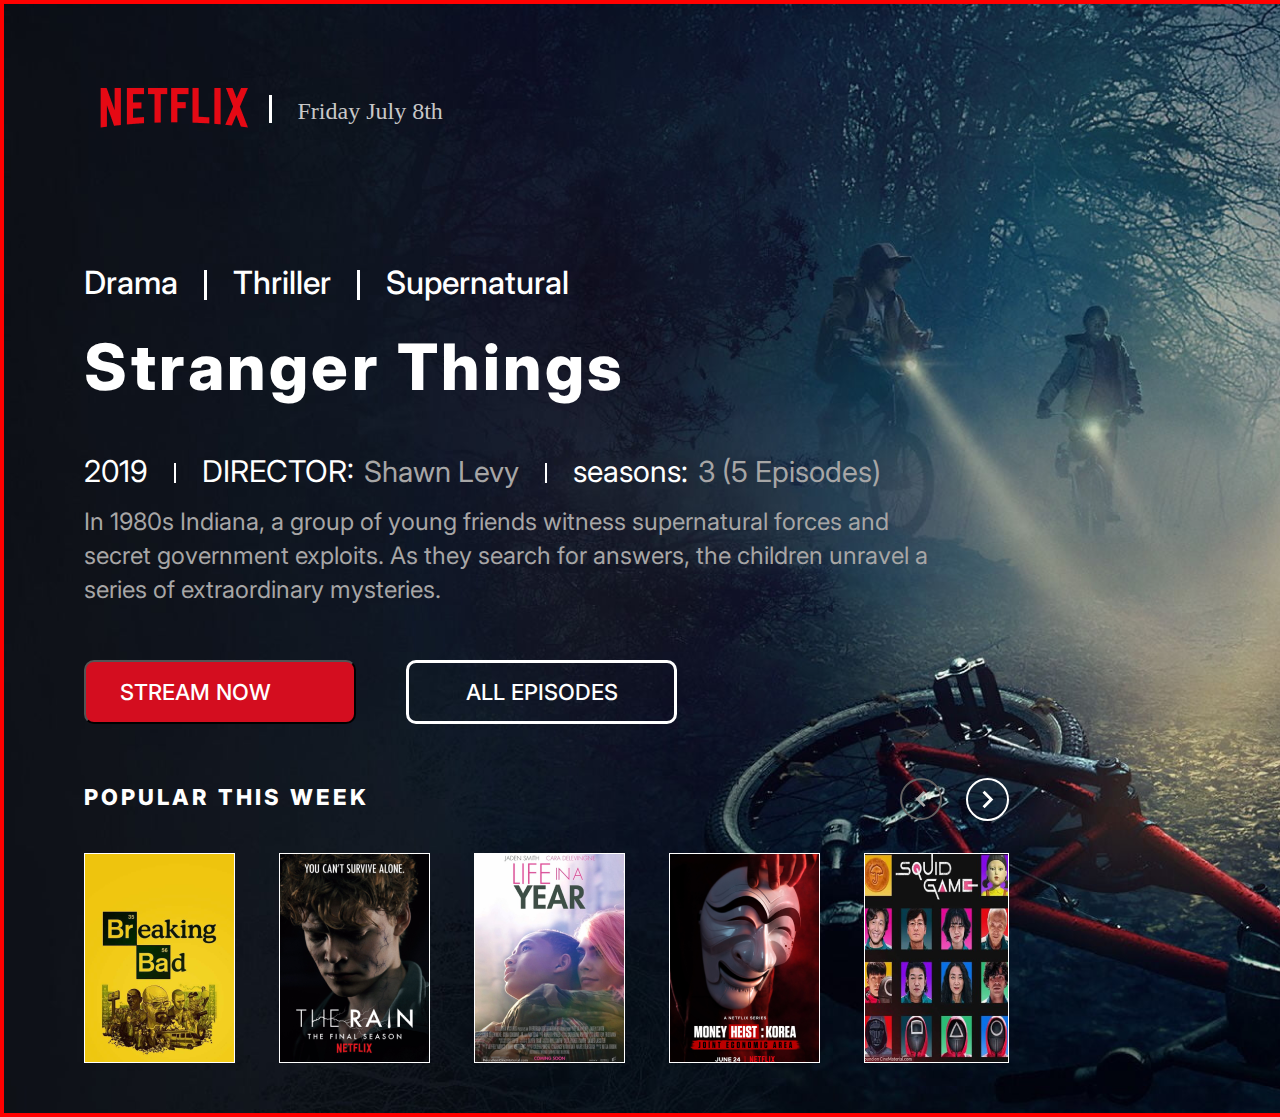
==== hw5/index.html @ aacb99cd "hw5 Netflix" ====
<!DOCTYPE html>
<html lang="en">
<head>
    <meta charset="UTF-8">
    <meta name="viewport" content="width=device-width, initial-scale=1.0">
    <title>netflix</title>
    <link rel="stylesheet" href="https://cdnjs.cloudflare.com/ajax/libs/font-awesome/6.5.1/css/all.min.css" integrity="sha512-DTOQO9RWCH3ppGqcWaEA1BIZOC6xxalwEsw9c2QQeAIftl+Vegovlnee1c9QX4TctnWMn13TZye+giMm8e2LwA==" crossorigin="anonymous" referrerpolicy="no-referrer" />
    <link rel="preconnect" href="https://fonts.googleapis.com">
    <link rel="preconnect" href="https://fonts.gstatic.com" crossorigin>
    <link href="https://fonts.googleapis.com/css2?family=Inter:wght@500&display=swap" rel="stylesheet">
    <link rel="stylesheet" href="style/style.css">
    <link rel="stylesheet" href="style/reset.css">
</head>
<body>
    <section class="section-block">        
        <div class="header-container">
            <div class="logo">
                <a href="#">
                    <img src="img/netflix-logo.png" alt="log" class="img-logo">
                </a>
                <span class="vertical-line" id="line"></span>
                <p class="date">Friday July 8th</p>
            </div>
                <div class="avatar">
                    <i class="fas fa-search elements"></i> 
                    <img src="img/Ellipse.png" alt="elli">
                </div>             
        </div>  
        <div class="kategory">
            <p class="drama">Drama</p>
            <div class="vertical-line2"></div>
            <p class="thriller">Thriller</p>
            <div class="vertical-line3"></div>
            <p class="supernatural">Supernatural</p>
        </div>
             <h1>Stranger Things</h1>
        <div class="word-container">
            <p class="word1">2019</p>
            <div class="vertical-line4"></div>
            <p class="word2">DIRECTOR:</p>
            <p class="word3">Shawn Levy</p>
            <div class="vertical-line5"></div>
            <p class="word4">seasons:</p>
            <p class="word5">3 (5 Episodes)</p>
        </div>
        <p class="description">In 1980s Indiana, a group of young friends witness supernatural forces and secret government exploits. As they search for answers, the children unravel a series of extraordinary mysteries.</p>
        <div class="star">
            <i class="fa-solid fa-star"></i>
            <i class="fa-solid fa-star"></i>
            <i class="fa-solid fa-star"></i>
            <i class="fa-regular fa-star"></i>
            <i class="fa-regular fa-star"></i>
        </div>
        <div class="buttons">
            <button class="video-button">
                <span class="button-text">STREAM NOW</span>
                <i class="fas fa-play-circle video-icon"></i>
            </button>
            <button class="episodes-button">
                <span class="button-text-alt">ALL EPISODES
               </span>           
            </button>
        </div>
        <div class="bottom-buttons">
            <a href="#" class="text">POPULAR THIS WEEK
            </a> 
            <span class="custom-button-left">
                <svg xmlns="http://www.w3.org/2000/svg" width="34" height="34" viewBox="0 0 34 34" fill="none">
                    <path d="M19.6916 25.075L21.5892 23.1774L15.4253 17L21.5892 10.8226L19.6916 8.925L11.6166 17L19.6916 25.075Z" fill="#A7A6A6"/>
                  </svg>
            </span>
            <span class="custom-button-right">
                <svg xmlns="http://www.w3.org/2000/svg" width="35" height="35" viewBox="0 0 35 35" fill="none">
                    <path d="M14.5959 8.7875L12.5485 10.8349L19.199 17.5L12.5485 24.1651L14.5959 26.2125L23.3084 17.5L14.5959 8.7875Z" fill="white"/>
                    </svg>
            </span>
        </div> 
    <div class="section-footer">
        <div class="footer">
            <a href="#">
                <img src="img/Bad.png" alt="Breaking Bad" class="Bad">
            </a>
            <a href="#">
                <img src="img/Rain.png" alt="The Rain" class="Rain">
            </a>
            <a href="#">
                <img src="img/Life.png" alt="Life in a year" class="Life">
            </a>
            <a href="#">
                <img src="img/Heist.png" alt="Money Heist" class="Heist">
            </a>
            <a href="#">
                <img src="img/Game.png" alt="Squid game" class="game">
            </a>
        </div>
            <div class="block">
                <div class="rod"></div>
                <div class="grey">
                    <p class="age">16+</p>
                </div>  
            </div>
    </div>      
</section>   
</body>
</html>
---- hw5/style/style.css ----
*{
    box-sizing: border-box;
}
body{
    margin: 0;
    font-family: 'Inter', sans-serif;
    background-image: url('../img/Rectangle.png')          
}
.a{
    display: inline-block;    
}
.section-block{
    padding-left: 80px;
    padding-top: 70px;
    width: 1728px;
    height: 1117px;
    margin: 0 auto;
    border: 4px solid red;    
}
.header-container{
    width: 1615px;
    margin: 0 auto;
    display: flex;
    justify-content: space-between;
    align-items: center;
    flex-direction: row;
    margin-bottom: 115px;
}
.logo{
    display: flex;
    align-items: center;
    flex-direction: row;
}

.logo img{
    width: 156px;
    display: inline-block;
}
.vertical-line{
    display: inline-block;
    background-color: #FFF;
    width: 3px; 
    height: 28px;  
    margin: 0px 26px 5px 16px;
}
.vertical-line2,
.vertical-line3{
    display: inline-block;
    background-color: #FFF;
    width: 3px; 
    height: 30px;  
    margin: 5px 26px 0px 26px;
}
.vertical-line4,
.vertical-line5{
    display: inline-block;
    background-color: #FFF;
    width: 2px; 
    height: 20px;  
    margin: 3px 26px 0px 26px;
}
.date{
    color: #C8C8C8;
    width: 213px;
    font-size: 24px;
    font-weight: 500;
    line-height: normal;
    display: inline-block;
}
.avatar{
    display: flex;
    align-items: center;
    margin-right: 30px;
}
.elements{
    color: #FFF;
    font-size: 43px;
    margin-right: 45px;
}
.kategory{
    display: flex;
    align-items: center;
    margin-bottom: 26px;
}
.drama,
.thriller,
.supernatural{
    color: #FFF;
    font-family: Inter;
    font-size: 32px;
    font-style: normal;
    font-weight: 500;
    line-height: normal;
}
a{
    display: inline-block;
}
body h1{
    color: #FFF;
    width: 580px;
    height: 94px;
    font-family: Inter;
    font-size: 64px;
    font-weight: 800;
    line-height: normal;
    letter-spacing: 3.52px;
    margin-bottom: 34px;   
}
.word-container{
    display: flex;
    align-items: center;
    margin-bottom: 19px;
}
.word1,
.word2,
.word4{
    color: #FFF;
    font-family: Inter;
    font-size: 30px;
}
.word3,
.word5{
    color: #A7A6A6;
    font-family: Inter;
    font-size: 29px;
    margin-left: 10px;
}
.description{
    width: 864px;
    color: #A7A6A6;
    font-family: Inter;
    font-size: 24px;
    font-style: normal;
    font-weight: 400;
    line-height: 141.523%;
    margin-bottom: 28px;
    padding-bottom: 0;
}
.star{
    color: #FFEA2B;
    font-size: 32px;
    margin-bottom: 53px;
}
.star i:nth-child(4){
    color: #FFF; 
}
.star i:nth-child(5){
    color: #FFF; 
}
.buttons{
    display: flex;
    align-items: center;
    margin-bottom: 54px;
}
.video-button{
    display: flex;
    align-items: center;
    width: 272px;
    height: 64px;
    border-radius: 10px;
    background: #D40D1F;
    padding: 0;
    margin-right: 50px;
}
.button-text{
    color: #FFF;
    font-family: Inter;
    font-size: 22px;
    font-weight: 500;
    margin-right: 16px;
    margin-left: 34px;
}
.video-icon{
    color: #FFF;
    font-size: 32px;
    margin: 0;
}
.episodes-button{
    width: 271px;
    height: 64px;
    border-radius: 10px;
    border: 3px solid #FFF;
    background-color: transparent;
}
.button-text-alt{
    width: 184px;
    height: 32px;
    color: #FFF;
    font-family: Inter;
    font-size: 22px;
    font-weight: 500;
}
.text{
    width: 342px;
    height: 26px;
    color: #FFF;
    font-family: Inter;
    font-size: 22px;
    font-weight: 800;
    text-decoration: none;
    letter-spacing: 2.97px;
    margin-right: 524px;
}
.bottom-buttons{
    display: flex;
    align-items: center;
    margin-bottom: 32px;
    width: 925px;
}
.custom-button-left {
    display: inline-flex;
    justify-content: center;
    align-items: center;
    border: 2px solid rgb(100, 98, 98);
    padding: 2px;
    border-radius: 50%;
    cursor: pointer;
}
.custom-button-left svg {
    width: 32,3px; 
    height: 32,3px; 
}
.custom-button-right{
    display: inline-flex;
    justify-content: center;
    align-items: center;
    border: 2px solid rgb(255, 255, 255);
    padding: 2px;
    border-radius: 50%;
    margin-left: 24px;
    cursor: pointer;
}
.custom-button-right svg {
    width: 34,85px; 
    height: 34,85px; 
}
.section-footer{
    display: flex;
    align-items: center;
    padding-bottom: 49px;
   }  
.Bad,
.Rain,
.Life,
.Heist{
    margin-right: 40px;
}
.block{
    margin-left: auto; 
    display: flex;
    align-items: center;
    margin-left: auto; 
}
.rod{
    width: 33px;
    height: 66px;
    background-color: #D40D1F; 
}
.grey{
    width: 174px;
    height: 66px;
    background-color: rgba(255, 255, 255, 0.49);
    display: flex;
    align-items: center;  
    justify-content: center;
}
.age{
    color: #FFF;
    font-family: Inter;
    font-size: 24px;
    text-align: center;
}
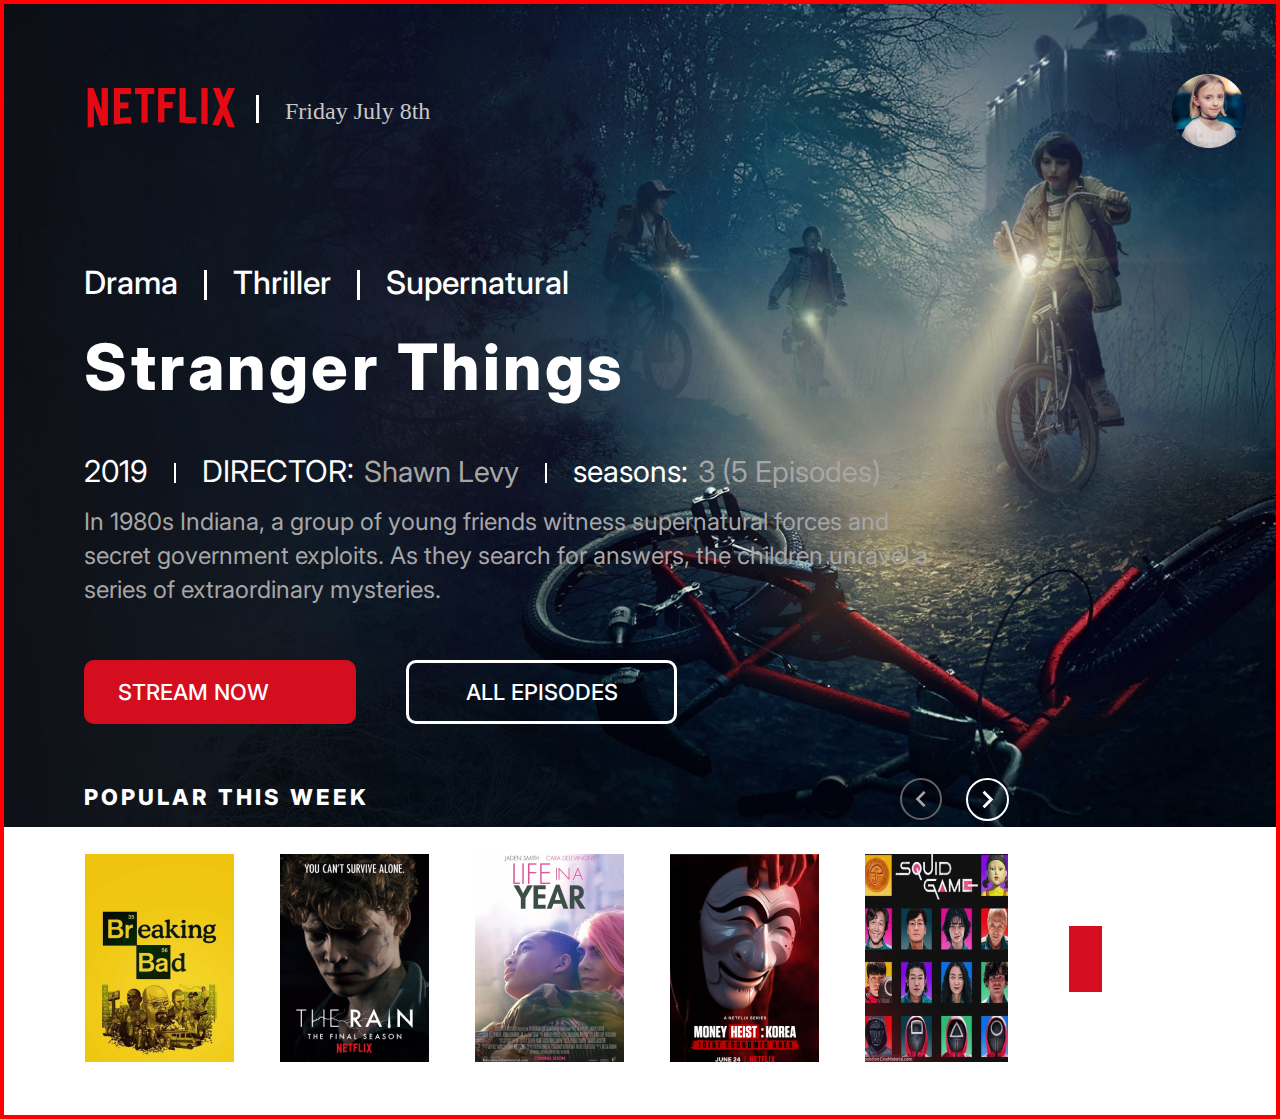
==== commit a3156f7e: "hw5/2 Netflix" ====
--- a/hw5/index.html
+++ b/hw5/index.html
@@ -52,14 +52,14 @@
             <i class="fa-regular fa-star"></i>
         </div>
         <div class="buttons">
-            <button class="video-button">
+            <a href="#"  class="video-button">
                 <span class="button-text">STREAM NOW</span>
                 <i class="fas fa-play-circle video-icon"></i>
-            </button>
-            <button class="episodes-button">
+            </a>
+            <a href="#"  class="episodes-button">
                 <span class="button-text-alt">ALL EPISODES
                </span>           
-            </button>
+            </a>
         </div>
         <div class="bottom-buttons">
             <a href="#" class="text">POPULAR THIS WEEK
--- a/hw5/style/style.css
+++ b/hw5/style/style.css
@@ -4,7 +4,10 @@
 body{
     margin: 0;
     font-family: 'Inter', sans-serif;
-    background-image: url('../img/Rectangle.png')          
+    background-image: url('../img/Rectangle.png'); 
+    background-repeat: no-repeat;
+    background-size: 100%;
+    background-position: top;
 }
 .a{
     display: inline-block;    
@@ -12,13 +15,11 @@
 .section-block{
     padding-left: 80px;
     padding-top: 70px;
-    width: 1728px;
-    height: 1117px;
     margin: 0 auto;
     border: 4px solid red;    
 }
 .header-container{
-    width: 1615px;
+   
     margin: 0 auto;
     display: flex;
     justify-content: space-between;
@@ -30,11 +31,14 @@
     display: flex;
     align-items: center;
     flex-direction: row;
+    
+
 }
 
 .logo img{
     width: 156px;
     display: inline-block;
+   
 }
 .vertical-line{
     display: inline-block;
@@ -161,6 +165,7 @@
     background: #D40D1F;
     padding: 0;
     margin-right: 50px;
+    text-decoration: none;
 }
 .button-text{
     color: #FFF;
@@ -176,19 +181,24 @@
     margin: 0;
 }
 .episodes-button{
+    display: flex;
+    align-items: center;
     width: 271px;
     height: 64px;
     border-radius: 10px;
     border: 3px solid #FFF;
     background-color: transparent;
+    text-decoration: none;
+    justify-content: center;
 }
 .button-text-alt{
     width: 184px;
-    height: 32px;
     color: #FFF;
     font-family: Inter;
     font-size: 22px;
     font-weight: 500;
+   text-align: center;
+   
 }
 .text{
     width: 342px;
